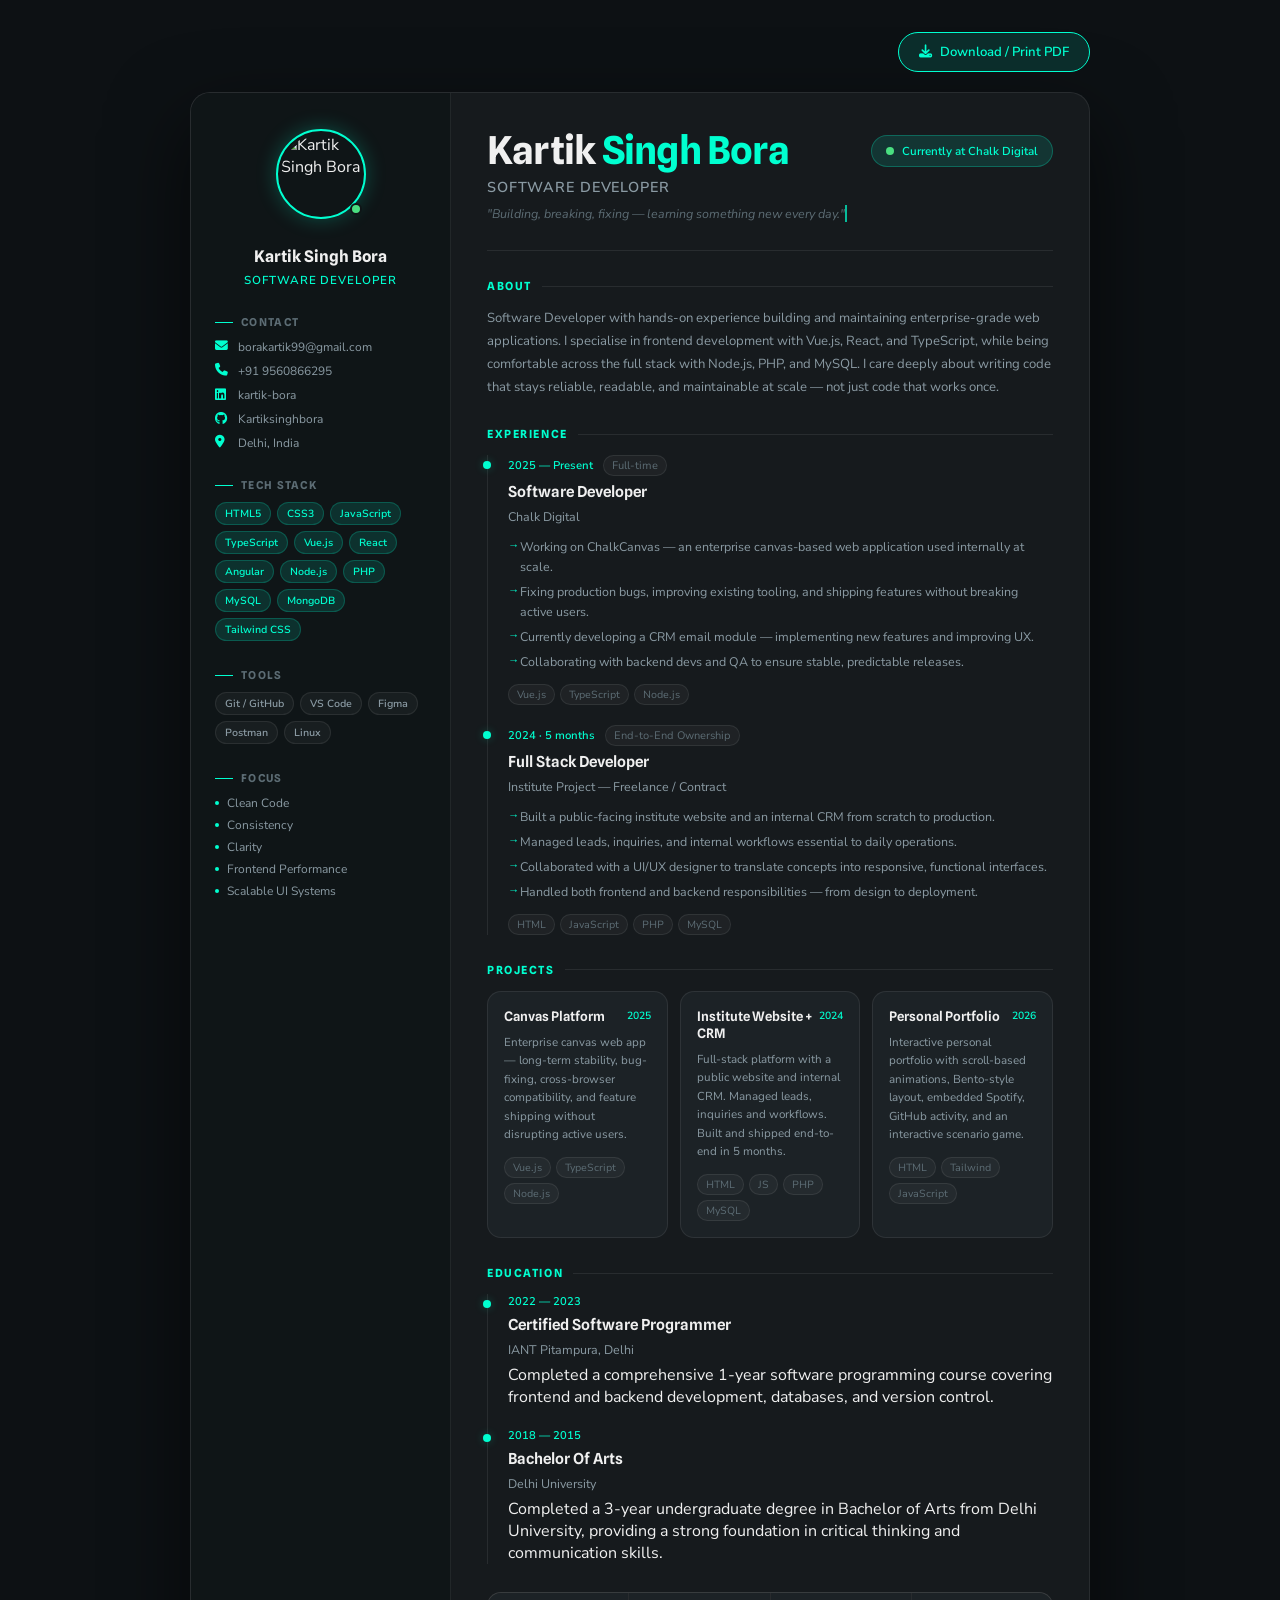
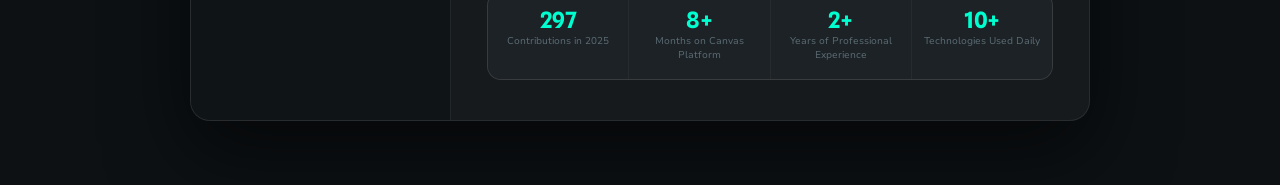
==== resume/resume.html @ 0b43c931 "add resume content" ====
<!DOCTYPE html>
<html lang="en">
<head>
  <meta charset="UTF-8" />
  <meta name="viewport" content="width=device-width, initial-scale=1.0" />
  <title>Kartik Singh Bora — Resume</title>
  <link href="https://fonts.googleapis.com/css2?family=Nunito+Sans:opsz,wght@6..12,300;6..12,400;6..12,600;6..12,700&family=Spline+Sans:wght@400;600;700&display=swap" rel="stylesheet" />
  <link rel="stylesheet" href="https://cdnjs.cloudflare.com/ajax/libs/font-awesome/6.5.1/css/all.min.css" crossorigin="anonymous" />
  <link rel="stylesheet" href="resume.css" />
</head>
<body>

  <!-- Download Button (hidden in print) -->
  <div class="download-bar no-print">
    <button id="downloadBtn" onclick="window.print()">
      <i class="fa-solid fa-download"></i> Download / Print PDF
    </button>
  </div>

  <div class="page" id="resumePage">

    <!-- LEFT SIDEBAR -->
    <aside class="sidebar">

      <!-- Photo -->
      <div class="photo-wrap">
        <div class="photo-ring">
          <!-- Replace src with your actual photo -->
          <img src="https://ui-avatars.com/api/?name=Kartik+Singh+Bora&background=22333b&color=00ffd0&size=200&font-size=0.35&bold=true" alt="Kartik Singh Bora" class="photo" />
        </div>
        <div class="online-dot"></div>
      </div>

      <!-- Name (sidebar mobile) -->
      <div class="sidebar-name">
        <h1>Kartik Singh Bora</h1>
        <p class="role-tag">Software Developer</p>
      </div>

      <!-- Contact -->
      <div class="section-block">
        <h2 class="section-label"><span class="label-line"></span>Contact</h2>
        <ul class="contact-list">
          <li>
            <i class="fa-solid fa-envelope"></i>
            <a href="mailto:borakartik99@gmail.com">borakartik99@gmail.com</a>
          </li>
          <li>
            <i class="fa-solid fa-phone"></i>
            <a href="tel:+9560866295">+91 9560866295</a>
          </li>
          <li>
            <i class="fa-brands fa-linkedin"></i>
            <a href="https://www.linkedin.com/in/kartik-bora-8aa7b9297/" target="_blank">kartik-bora</a>
          </li>
          <li>
            <i class="fa-brands fa-github"></i>
            <a href="https://github.com/Kartiksinghbora" target="_blank">Kartiksinghbora</a>
          </li>
          <li>
            <i class="fa-solid fa-location-dot"></i>
            <span>Delhi, India</span>
          </li>
        </ul>
      </div>

      <!-- Skills -->
      <div class="section-block">
        <h2 class="section-label"><span class="label-line"></span>Tech Stack</h2>
        <div class="skills-grid">
          <span class="skill-tag">HTML5</span>
          <span class="skill-tag">CSS3</span>
          <span class="skill-tag">JavaScript</span>
          <span class="skill-tag">TypeScript</span>
          <span class="skill-tag">Vue.js</span>
          <span class="skill-tag">React</span>
          <span class="skill-tag">Angular</span>
          <span class="skill-tag">Node.js</span>
          <span class="skill-tag">PHP</span>
          <span class="skill-tag">MySQL</span>
          <span class="skill-tag">MongoDB</span>
          <span class="skill-tag">Tailwind CSS</span>
        </div>
      </div>

      <!-- Tools -->
      <div class="section-block">
        <h2 class="section-label"><span class="label-line"></span>Tools</h2>
        <div class="skills-grid">
          <span class="skill-tag soft">Git / GitHub</span>
          <span class="skill-tag soft">VS Code</span>
          <span class="skill-tag soft">Figma</span>
          <span class="skill-tag soft">Postman</span>
          <span class="skill-tag soft">Linux</span>
        </div>
      </div>

      <!-- Values -->
      <div class="section-block">
        <h2 class="section-label"><span class="label-line"></span>Focus</h2>
        <ul class="values-list">
          <li>Clean Code</li>
          <li>Consistency</li>
          <li>Clarity</li>
          <li>Frontend Performance</li>
          <li>Scalable UI Systems</li>
        </ul>
      </div>

    </aside>

    <!-- MAIN CONTENT -->
    <main class="main-content">

      <!-- Header (desktop) -->
      <header class="resume-header">
        <div class="header-text">
          <h1 class="name-big">Kartik <span class="accent">Singh Bora</span></h1>
          <p class="title-line">Software Developer</p>
          <p class="tagline">"Building, breaking, fixing — learning something new every day."</p>
        </div>
        <div class="status-pill">
          <span class="pulse-dot"></span>
          Currently at Chalk Digital
        </div>
      </header>

      <div class="divider"></div>

      <!-- Summary -->
      <section class="content-section">
        <h2 class="content-label">About</h2>
        <p class="body-text">
          Software Developer with hands-on experience building and maintaining enterprise-grade
          web applications. I specialise in frontend development with Vue.js, React, and TypeScript,
          while being comfortable across the full stack with Node.js, PHP, and MySQL.
          I care deeply about writing code that stays reliable, readable, and maintainable at scale —
          not just code that works once.
        </p>
      </section>

      <!-- Experience -->
      <section class="content-section">
        <h2 class="content-label">Experience</h2>

        <div class="timeline">

          <div class="timeline-item" data-index="1">
            <div class="tl-meta">
              <span class="tl-date">2025 — Present</span>
              <span class="tl-type">Full-time</span>
            </div>
            <div class="tl-body">
              <h3 class="tl-title">Software Developer</h3>
              <p class="tl-company">Chalk Digital</p>
              <ul class="tl-points">
                <li>Working on ChalkCanvas — an enterprise canvas-based web application used internally at scale.</li>
                <li>Fixing production bugs, improving existing tooling, and shipping features without breaking active users.</li>
                <li>Currently developing a CRM email module — implementing new features and improving UX.</li>
                <li>Collaborating with backend devs and QA to ensure stable, predictable releases.</li>
              </ul>
              <div class="tl-tags">
                <span>Vue.js</span><span>TypeScript</span><span>Node.js</span>
              </div>
            </div>
          </div>

          <div class="timeline-item" data-index="2">
            <div class="tl-meta">
              <span class="tl-date">2024 · 5 months</span>
              <span class="tl-type">End-to-End Ownership</span>
            </div>
            <div class="tl-body">
              <h3 class="tl-title">Full Stack Developer</h3>
              <p class="tl-company">Institute Project — Freelance / Contract</p>
              <ul class="tl-points">
                <li>Built a public-facing institute website and an internal CRM from scratch to production.</li>
                <li>Managed leads, inquiries, and internal workflows essential to daily operations.</li>
                <li>Collaborated with a UI/UX designer to translate concepts into responsive, functional interfaces.</li>
                <li>Handled both frontend and backend responsibilities — from design to deployment.</li>
              </ul>
              <div class="tl-tags">
                <span>HTML</span><span>JavaScript</span><span>PHP</span><span>MySQL</span>
              </div>
            </div>
          </div>

        </div>
      </section>

      <!-- Projects -->
      <section class="content-section">
        <h2 class="content-label">Projects</h2>

        <div class="project-grid">
          <div class="project-card">
            <div class="project-top">
              <span class="project-name">Canvas Platform</span>
              <span class="project-year">2025</span>
            </div>
            <p class="project-desc">Enterprise canvas web app — long-term stability, bug-fixing, cross-browser compatibility, and feature shipping without disrupting active users.</p>
            <div class="tl-tags">
              <span>Vue.js</span><span>TypeScript</span><span>Node.js</span>
            </div>
          </div>

          <div class="project-card">
            <div class="project-top">
              <span class="project-name">Institute Website + CRM</span>
              <span class="project-year">2024</span>
            </div>
            <p class="project-desc">Full-stack platform with a public website and internal CRM. Managed leads, inquiries and workflows. Built and shipped end-to-end in 5 months.</p>
            <div class="tl-tags">
              <span>HTML</span><span>JS</span><span>PHP</span><span>MySQL</span>
            </div>
          </div>

          <div class="project-card">
            <div class="project-top">
              <span class="project-name">Personal Portfolio</span>
              <span class="project-year">2026</span>
            </div>
            <p class="project-desc">Interactive personal portfolio with scroll-based animations, Bento-style layout, embedded Spotify, GitHub activity, and an interactive scenario game.</p>
            <div class="tl-tags">
              <span>HTML</span><span>Tailwind</span><span>JavaScript</span>
            </div>
          </div>
        </div>
      </section>

      <!-- Education -->
      <section class="content-section">
        <h2 class="content-label">Education</h2>
        <div class="timeline">
          <div class="timeline-item" data-index="1">
            <div class="tl-meta">
              <span class="tl-date">2022 — 2023</span>
            </div>
            <div class="tl-body">
              <h3 class="tl-title">Certified Software Programmer</h3>
              <p class="tl-company">IANT Pitampura, Delhi</p>
              <p class="tl-desc">Completed a comprehensive 1-year software programming course covering frontend and backend development, databases, and version control.</p>
            </div>
          </div>

          <div class="timeline-item" data-index="1">
            <div class="tl-meta">
              <span class="tl-date">2018 — 2015</span>
            </div>
            <div class="tl-body">
              <h3 class="tl-title">Bachelor Of Arts</h3>
              <p class="tl-company">Delhi University</p>
              <p class="tl-desc">Completed a 3-year undergraduate degree in Bachelor of Arts from Delhi University, providing a strong foundation in critical thinking and communication skills.</p>
            </div>
          </div>
        </div>
      </section>

      <!-- GitHub Stats footer strip -->
      <div class="stats-strip">
        <div class="stat-item">
          <span class="stat-num">371</span>
          <span class="stat-label">Contributions in 2025</span>
        </div>
        <div class="stat-item">
          <span class="stat-num">8+</span>
          <span class="stat-label">Months on Canvas Platform</span>
        </div>
        <div class="stat-item">
          <span class="stat-num">2+</span>
          <span class="stat-label">Years of Professional Experience</span>
        </div>
        <div class="stat-item">
          <span class="stat-num">10+</span>
          <span class="stat-label">Technologies Used Daily</span>
        </div>
      </div>

    </main>

  </div><!-- /page -->

  <script src="resume.js"></script>
</body>
</html>
---- resume/resume.css ----
/* ==============================
   RESUME.CSS — Kartik Singh Bora
   Matches: #161a1d bg, #00ffd0 accent
   Fonts: Spline Sans + Nunito Sans
   ============================== */

:root {
  --bg:          #161a1d;
  --bg-card:     #1c2226;
  --bg-sidebar:  #0f1517;
  --border:      rgba(255, 255, 255, 0.08);
  --accent:      #00ffd0;
  --accent-dim:  rgba(0, 255, 208, 0.12);
  --accent-glow: rgba(0, 255, 208, 0.25);
  --text-primary:#f0f0f0;
  --text-muted:  #8a9aa3;
  --text-dim:    #5c6c74;
  --font-display:"Spline Sans", sans-serif;
  --font-body:   "Nunito Sans", sans-serif;
  --page-w:      900px;
  --sidebar-w:   260px;
}

*, *::before, *::after { box-sizing: border-box; margin: 0; padding: 0; }

body {
  background: #0d1114;
  font-family: var(--font-body);
  color: var(--text-primary);
  min-height: 100vh;
  padding: 32px 16px 64px;
}

/* ---- Download bar ---- */
.download-bar {
  max-width: var(--page-w);
  margin: 0 auto 20px;
  display: flex;
  justify-content: flex-end;
}

.download-bar button {
  background: var(--accent-dim);
  border: 1px solid var(--accent);
  color: var(--accent);
  font-family: var(--font-body);
  font-size: 0.82rem;
  font-weight: 600;
  padding: 10px 20px;
  border-radius: 50px;
  cursor: pointer;
  display: flex;
  align-items: center;
  gap: 8px;
  transition: background 0.2s, box-shadow 0.2s;
}

.download-bar button:hover {
  background: rgba(0,255,208,0.2);
  box-shadow: 0 0 18px var(--accent-glow);
}

/* ---- Page layout ---- */
.page {
  max-width: var(--page-w);
  margin: 0 auto;
  background: var(--bg);
  border-radius: 20px;
  border: 1px solid var(--border);
  display: grid;
  grid-template-columns: var(--sidebar-w) 1fr;
  min-height: 1050px;
  overflow: hidden;
  box-shadow: 0 30px 80px rgba(0,0,0,0.6);
}

/* ============ SIDEBAR ============ */
.sidebar {
  background: var(--bg-sidebar);
  border-right: 1px solid var(--border);
  padding: 36px 24px;
  display: flex;
  flex-direction: column;
  gap: 28px;
}

/* Photo */
.photo-wrap {
  position: relative;
  width: 90px;
  height: 90px;
  margin: 0 auto;
}

.photo-ring {
  width: 90px;
  height: 90px;
  border-radius: 50%;
  border: 2px solid var(--accent);
  padding: 3px;
  box-shadow: 0 0 20px var(--accent-glow);
}

.photo {
  width: 100%;
  height: 100%;
  border-radius: 50%;
  object-fit: cover;
  display: block;
}

.online-dot {
  position: absolute;
  bottom: 4px;
  right: 4px;
  width: 12px;
  height: 12px;
  background: #4ade80;
  border-radius: 50%;
  border: 2px solid var(--bg-sidebar);
  animation: pulse-dot 2s ease-in-out infinite;
}

@keyframes pulse-dot {
  0%, 100% { box-shadow: 0 0 0 0 rgba(74,222,128,0.5); }
  50%       { box-shadow: 0 0 0 5px rgba(74,222,128,0); }
}

/* Sidebar name */
.sidebar-name {
  text-align: center;
}

.sidebar-name h1 {
  font-family: var(--font-display);
  font-size: 1rem;
  font-weight: 700;
  color: var(--text-primary);
  line-height: 1.3;
}

.role-tag {
  font-size: 0.72rem;
  color: var(--accent);
  margin-top: 4px;
  letter-spacing: 0.08em;
  text-transform: uppercase;
  font-weight: 600;
}

/* Section blocks */
.section-block {
  display: flex;
  flex-direction: column;
  gap: 10px;
}

.section-label {
  font-family: var(--font-display);
  font-size: 0.68rem;
  font-weight: 700;
  letter-spacing: 0.12em;
  text-transform: uppercase;
  color: var(--text-dim);
  display: flex;
  align-items: center;
  gap: 8px;
}

.label-line {
  display: inline-block;
  width: 18px;
  height: 1px;
  background: var(--accent);
  flex-shrink: 0;
}

/* Contact list */
.contact-list {
  list-style: none;
  display: flex;
  flex-direction: column;
  gap: 8px;
}

.contact-list li {
  display: flex;
  align-items: center;
  gap: 9px;
  font-size: 0.75rem;
  color: var(--text-muted);
  word-break: break-all;
}

.contact-list li i {
  color: var(--accent) !important;
  font-size: 0.8rem;
  width: 14px;
  flex-shrink: 0;
}

.contact-list a {
  color: var(--text-muted);
  text-decoration: none;
  transition: color 0.2s;
}

.contact-list a:hover { color: var(--accent); }

/* Skills grid */
.skills-grid {
  display: flex;
  flex-wrap: wrap;
  gap: 6px;
}

.skill-tag {
  background: var(--accent-dim);
  border: 1px solid rgba(0,255,208,0.2);
  color: var(--accent);
  font-size: 0.65rem;
  font-weight: 600;
  padding: 3px 9px;
  border-radius: 50px;
  font-family: var(--font-body);
  transition: background 0.2s, box-shadow 0.2s;
}

.skill-tag.soft {
  background: rgba(255,255,255,0.04);
  border-color: var(--border);
  color: var(--text-muted);
}

.skill-tag:hover {
  background: rgba(0,255,208,0.2);
  box-shadow: 0 0 10px var(--accent-glow);
}

/* Values list */
.values-list {
  list-style: none;
  display: flex;
  flex-direction: column;
  gap: 6px;
}

.values-list li {
  font-size: 0.75rem;
  color: var(--text-muted);
  display: flex;
  align-items: center;
  gap: 8px;
}

.values-list li::before {
  content: '';
  display: inline-block;
  width: 4px;
  height: 4px;
  background: var(--accent);
  border-radius: 50%;
  flex-shrink: 0;
}

/* ============ MAIN CONTENT ============ */
.main-content {
  padding: 36px 36px 40px;
  display: flex;
  flex-direction: column;
  gap: 28px;
}

/* Header */
.resume-header {
  display: flex;
  justify-content: space-between;
  align-items: flex-start;
  gap: 16px;
  flex-wrap: wrap;
}

.name-big {
  font-family: var(--font-display);
  font-size: 2.4rem;
  font-weight: 700;
  line-height: 1.1;
  color: var(--text-primary);
  letter-spacing: -0.02em;
}

.name-big .accent {
  color: var(--accent);
}

.title-line {
  font-size: 0.9rem;
  color: var(--text-muted);
  margin-top: 6px;
  font-weight: 600;
  letter-spacing: 0.06em;
  text-transform: uppercase;
}

.tagline {
  font-size: 0.78rem;
  color: var(--text-dim);
  margin-top: 8px;
  font-style: italic;
}

.status-pill {
  display: inline-flex;
  align-items: center;
  gap: 8px;
  background: var(--accent-dim);
  border: 1px solid rgba(0,255,208,0.25);
  border-radius: 50px;
  padding: 7px 14px;
  font-size: 0.72rem;
  color: var(--accent);
  font-weight: 600;
  white-space: nowrap;
  flex-shrink: 0;
  margin-top: 6px;
}

.pulse-dot {
  width: 8px;
  height: 8px;
  background: #4ade80;
  border-radius: 50%;
  display: inline-block;
  animation: pulse-dot 2s ease-in-out infinite;
}

/* Divider */
.divider {
  height: 1px;
  background: var(--border);
  width: 100%;
}

/* Content sections */
.content-section {
  display: flex;
  flex-direction: column;
  gap: 14px;
}

.content-label {
  font-family: var(--font-display);
  font-size: 0.7rem;
  font-weight: 700;
  letter-spacing: 0.14em;
  text-transform: uppercase;
  color: var(--accent);
  display: flex;
  align-items: center;
  gap: 10px;
}

.content-label::after {
  content: '';
  flex: 1;
  height: 1px;
  background: var(--border);
}

.body-text {
  font-size: 0.82rem;
  color: var(--text-muted);
  line-height: 1.75;
  font-family: var(--font-body);
}

/* Timeline */
.timeline {
  display: flex;
  flex-direction: column;
  gap: 20px;
  position: relative;
  border-left: 1px solid var(--border);
  padding-left: 20px;
}

.timeline-item {
  position: relative;
  display: flex;
  flex-direction: column;
  gap: 6px;
  opacity: 0;
  transform: translateX(-10px);
  transition: opacity 0.5s ease, transform 0.5s ease;
}

.timeline-item.visible {
  opacity: 1;
  transform: translateX(0);
}

.timeline-item::before {
  content: '';
  position: absolute;
  left: -25px;
  top: 6px;
  width: 8px;
  height: 8px;
  background: var(--accent);
  border-radius: 50%;
  box-shadow: 0 0 8px var(--accent-glow);
}

.tl-meta {
  display: flex;
  align-items: center;
  gap: 10px;
  flex-wrap: wrap;
}

.tl-date {
  font-size: 0.7rem;
  color: var(--accent);
  font-weight: 600;
  font-family: var(--font-body);
}

.tl-type {
  font-size: 0.68rem;
  color: var(--text-dim);
  background: rgba(255,255,255,0.04);
  border: 1px solid var(--border);
  padding: 2px 8px;
  border-radius: 50px;
}

.tl-title {
  font-family: var(--font-display);
  font-size: 0.95rem;
  font-weight: 600;
  color: var(--text-primary);
}

.tl-company {
  font-size: 0.78rem;
  color: var(--text-muted);
  margin-top: 1px;
}

.tl-body {
  display: flex;
  flex-direction: column;
  gap: 6px;
}

.tl-points {
  list-style: none;
  display: flex;
  flex-direction: column;
  gap: 5px;
  margin-top: 6px;
}

.tl-points li {
  font-size: 0.78rem;
  color: var(--text-muted);
  line-height: 1.6;
  padding-left: 12px;
  position: relative;
}

.tl-points li::before {
  content: '→';
  position: absolute;
  left: 0;
  color: var(--accent);
  font-size: 0.7rem;
}

.tl-tags {
  display: flex;
  flex-wrap: wrap;
  gap: 5px;
  margin-top: 6px;
}

.tl-tags span {
  font-size: 0.65rem;
  color: var(--text-dim);
  background: rgba(255,255,255,0.04);
  border: 1px solid var(--border);
  padding: 2px 8px;
  border-radius: 50px;
  font-family: var(--font-body);
}

/* Projects */
.project-grid {
  display: grid;
  grid-template-columns: repeat(3, 1fr);
  gap: 12px;
}

.project-card {
  background: var(--bg-card);
  border: 1px solid var(--border);
  border-radius: 14px;
  padding: 16px;
  display: flex;
  flex-direction: column;
  gap: 8px;
  transition: border-color 0.2s, box-shadow 0.2s, transform 0.2s;
  opacity: 0;
  transform: translateY(12px);
  transition: opacity 0.5s ease, transform 0.5s ease, border-color 0.2s, box-shadow 0.2s;
}

.project-card.visible {
  opacity: 1;
  transform: translateY(0);
}

.project-card:hover {
  border-color: rgba(0,255,208,0.3);
  box-shadow: 0 8px 24px rgba(0,255,208,0.07);
}

.project-top {
  display: flex;
  justify-content: space-between;
  align-items: flex-start;
}

.project-name {
  font-family: var(--font-display);
  font-size: 0.82rem;
  font-weight: 600;
  color: var(--text-primary);
  line-height: 1.3;
}

.project-year {
  font-size: 0.65rem;
  color: var(--accent);
  font-weight: 600;
  flex-shrink: 0;
  margin-left: 6px;
}

.project-desc {
  font-size: 0.72rem;
  color: var(--text-muted);
  line-height: 1.6;
}

/* Stats strip */
.stats-strip {
  display: grid;
  grid-template-columns: repeat(4, 1fr);
  gap: 1px;
  background: var(--border);
  border: 1px solid var(--border);
  border-radius: 14px;
  overflow: hidden;
  margin-top: auto;
}

.stat-item {
  background: var(--bg-card);
  padding: 16px 12px;
  text-align: center;
  display: flex;
  flex-direction: column;
  gap: 3px;
  transition: background 0.2s;
}

.stat-item:hover { background: rgba(0,255,208,0.04); }

.stat-num {
  font-family: var(--font-display);
  font-size: 1.4rem;
  font-weight: 700;
  color: var(--accent);
  line-height: 1;
}

.stat-label {
  font-size: 0.62rem;
  color: var(--text-dim);
  line-height: 1.4;
}

/* ============ PRINT ============ */
@media print {
  body {
    background: #fff !important;
    padding: 0 !important;
    color: #111 !important;
  }

  .no-print { display: none !important; }

  .page {
    max-width: 100%;
    border-radius: 0;
    border: none;
    box-shadow: none;
    grid-template-columns: 220px 1fr;
    min-height: auto;
  }

  :root {
    --bg: #fff;
    --bg-card: #f6f6f6;
    --bg-sidebar: #f0f0f0;
    --border: #e0e0e0;
    --accent: #007a6a;
    --accent-dim: #e6f7f5;
    --accent-glow: transparent;
    --text-primary: #111;
    --text-muted: #444;
    --text-dim: #777;
  }

  .download-bar { display: none; }
  
  .timeline-item,
  .project-card { opacity: 1 !important; transform: none !important; }

  a { color: var(--text-muted); text-decoration: none; }
}

/* ============ RESPONSIVE ============ */
@media (max-width: 700px) {
  .page {
    grid-template-columns: 1fr;
  }

  .sidebar {
    border-right: none;
    border-bottom: 1px solid var(--border);
    padding: 28px 20px;
  }

  .project-grid {
    grid-template-columns: 1fr;
  }

  .stats-strip {
    grid-template-columns: repeat(2, 1fr);
  }

  .name-big {
    font-size: 1.8rem;
  }
}
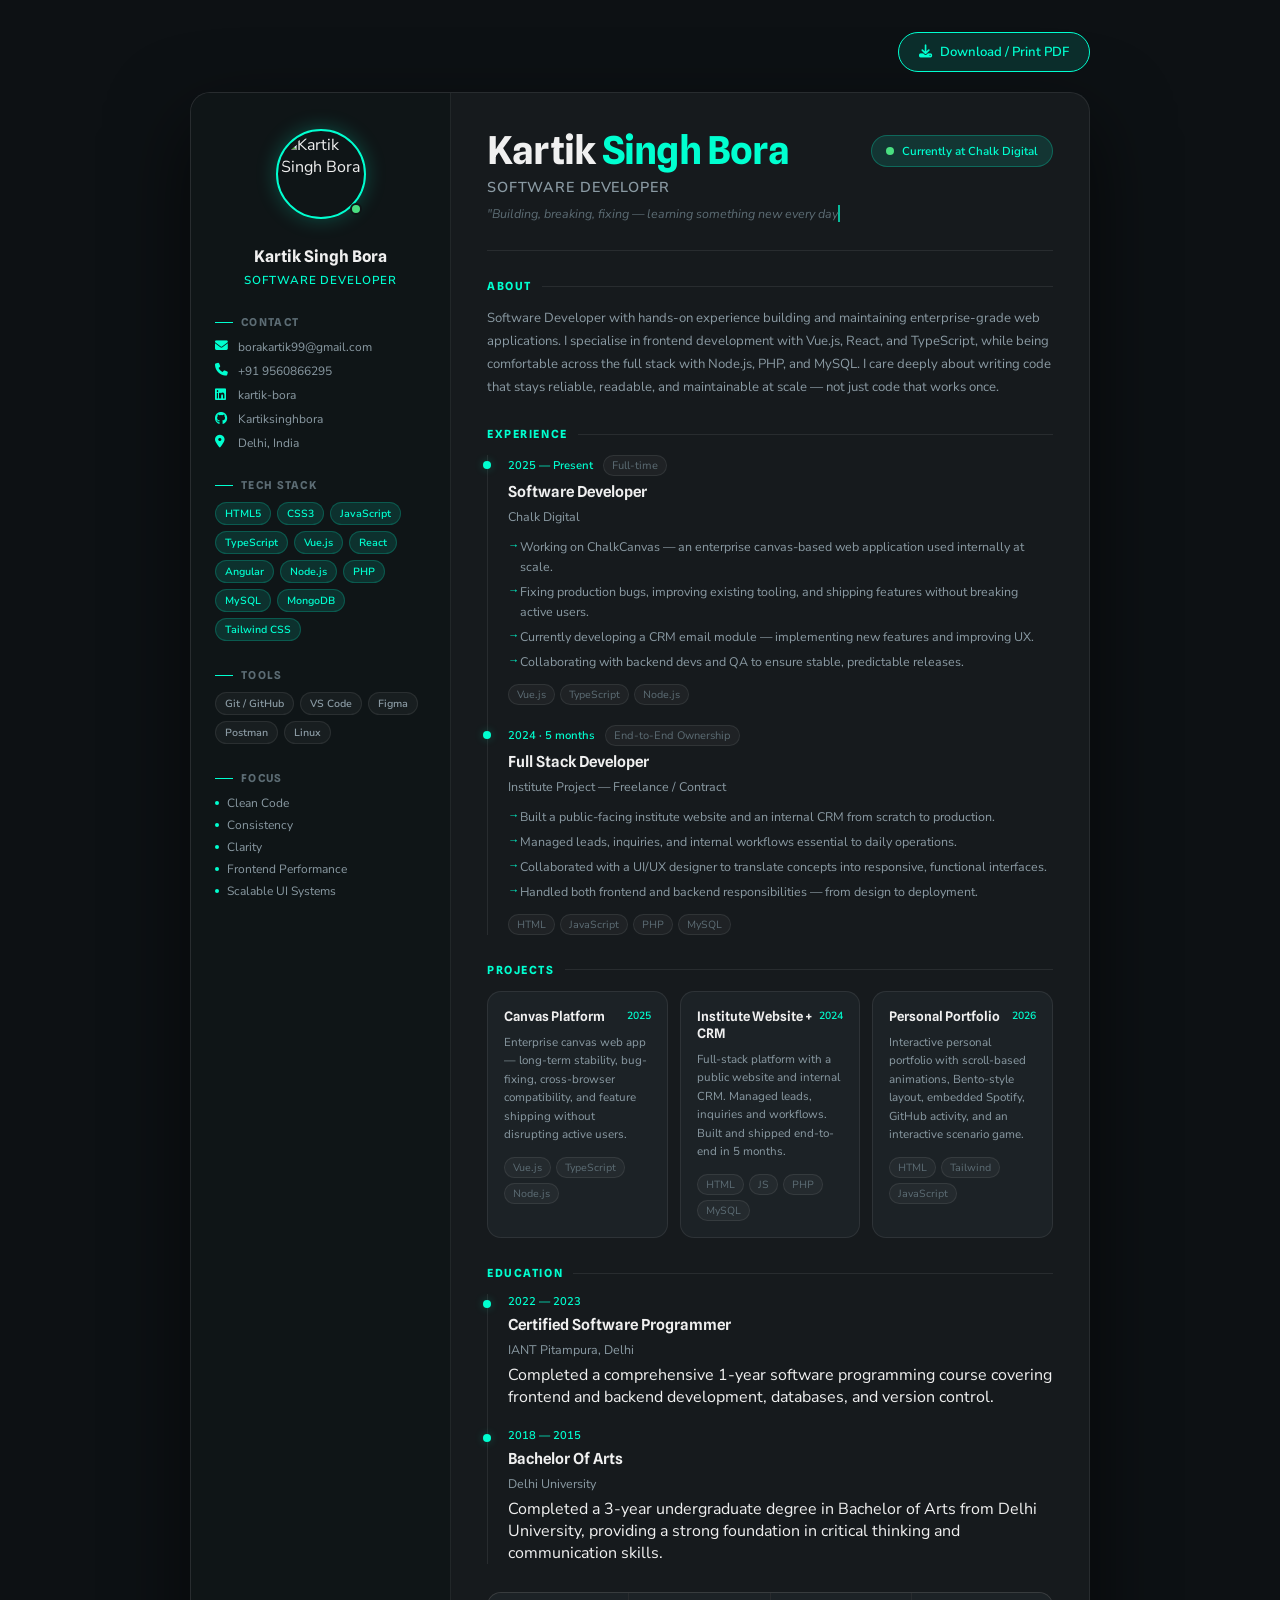
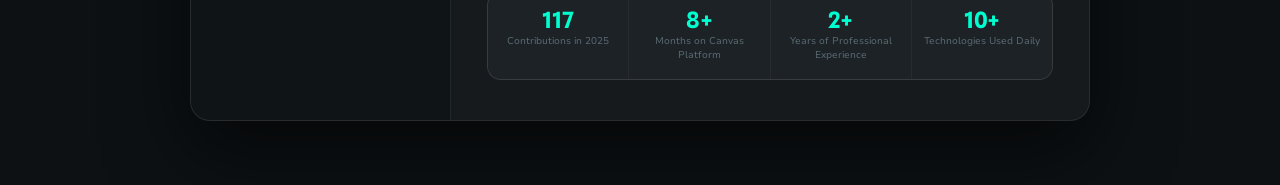
==== commit 330d64ec: "Fix HTML formatting and structure in resume.html" ====
--- a/resume/resume.html
+++ b/resume/resume.html
@@ -1,285 +1 @@
-<!DOCTYPE html>
-<html lang="en">
-<head>
-  <meta charset="UTF-8" />
-  <meta name="viewport" content="width=device-width, initial-scale=1.0" />
-  <title>Kartik Singh Bora — Resume</title>
-  <link href="https://fonts.googleapis.com/css2?family=Nunito+Sans:opsz,wght@6..12,300;6..12,400;6..12,600;6..12,700&family=Spline+Sans:wght@400;600;700&display=swap" rel="stylesheet" />
-  <link rel="stylesheet" href="https://cdnjs.cloudflare.com/ajax/libs/font-awesome/6.5.1/css/all.min.css" crossorigin="anonymous" />
-  <link rel="stylesheet" href="resume.css" />
-</head>
-<body>
-
-  <!-- Download Button (hidden in print) -->
-  <div class="download-bar no-print">
-    <button id="downloadBtn" onclick="window.print()">
-      <i class="fa-solid fa-download"></i> Download / Print PDF
-    </button>
-  </div>
-
-  <div class="page" id="resumePage">
-
-    <!-- LEFT SIDEBAR -->
-    <aside class="sidebar">
-
-      <!-- Photo -->
-      <div class="photo-wrap">
-        <div class="photo-ring">
-          <!-- Replace src with your actual photo -->
-          <img src="https://ui-avatars.com/api/?name=Kartik+Singh+Bora&background=22333b&color=00ffd0&size=200&font-size=0.35&bold=true" alt="Kartik Singh Bora" class="photo" />
-        </div>
-        <div class="online-dot"></div>
-      </div>
-
-      <!-- Name (sidebar mobile) -->
-      <div class="sidebar-name">
-        <h1>Kartik Singh Bora</h1>
-        <p class="role-tag">Software Developer</p>
-      </div>
-
-      <!-- Contact -->
-      <div class="section-block">
-        <h2 class="section-label"><span class="label-line"></span>Contact</h2>
-        <ul class="contact-list">
-          <li>
-            <i class="fa-solid fa-envelope"></i>
-            <a href="mailto:borakartik99@gmail.com">borakartik99@gmail.com</a>
-          </li>
-          <li>
-            <i class="fa-solid fa-phone"></i>
-            <a href="tel:+9560866295">+91 9560866295</a>
-          </li>
-          <li>
-            <i class="fa-brands fa-linkedin"></i>
-            <a href="https://www.linkedin.com/in/kartik-bora-8aa7b9297/" target="_blank">kartik-bora</a>
-          </li>
-          <li>
-            <i class="fa-brands fa-github"></i>
-            <a href="https://github.com/Kartiksinghbora" target="_blank">Kartiksinghbora</a>
-          </li>
-          <li>
-            <i class="fa-solid fa-location-dot"></i>
-            <span>Delhi, India</span>
-          </li>
-        </ul>
-      </div>
-
-      <!-- Skills -->
-      <div class="section-block">
-        <h2 class="section-label"><span class="label-line"></span>Tech Stack</h2>
-        <div class="skills-grid">
-          <span class="skill-tag">HTML5</span>
-          <span class="skill-tag">CSS3</span>
-          <span class="skill-tag">JavaScript</span>
-          <span class="skill-tag">TypeScript</span>
-          <span class="skill-tag">Vue.js</span>
-          <span class="skill-tag">React</span>
-          <span class="skill-tag">Angular</span>
-          <span class="skill-tag">Node.js</span>
-          <span class="skill-tag">PHP</span>
-          <span class="skill-tag">MySQL</span>
-          <span class="skill-tag">MongoDB</span>
-          <span class="skill-tag">Tailwind CSS</span>
-        </div>
-      </div>
-
-      <!-- Tools -->
-      <div class="section-block">
-        <h2 class="section-label"><span class="label-line"></span>Tools</h2>
-        <div class="skills-grid">
-          <span class="skill-tag soft">Git / GitHub</span>
-          <span class="skill-tag soft">VS Code</span>
-          <span class="skill-tag soft">Figma</span>
-          <span class="skill-tag soft">Postman</span>
-          <span class="skill-tag soft">Linux</span>
-        </div>
-      </div>
-
-      <!-- Values -->
-      <div class="section-block">
-        <h2 class="section-label"><span class="label-line"></span>Focus</h2>
-        <ul class="values-list">
-          <li>Clean Code</li>
-          <li>Consistency</li>
-          <li>Clarity</li>
-          <li>Frontend Performance</li>
-          <li>Scalable UI Systems</li>
-        </ul>
-      </div>
-
-    </aside>
-
-    <!-- MAIN CONTENT -->
-    <main class="main-content">
-
-      <!-- Header (desktop) -->
-      <header class="resume-header">
-        <div class="header-text">
-          <h1 class="name-big">Kartik <span class="accent">Singh Bora</span></h1>
-          <p class="title-line">Software Developer</p>
-          <p class="tagline">"Building, breaking, fixing — learning something new every day."</p>
-        </div>
-        <div class="status-pill">
-          <span class="pulse-dot"></span>
-          Currently at Chalk Digital
-        </div>
-      </header>
-
-      <div class="divider"></div>
-
-      <!-- Summary -->
-      <section class="content-section">
-        <h2 class="content-label">About</h2>
-        <p class="body-text">
-          Software Developer with hands-on experience building and maintaining enterprise-grade
-          web applications. I specialise in frontend development with Vue.js, React, and TypeScript,
-          while being comfortable across the full stack with Node.js, PHP, and MySQL.
-          I care deeply about writing code that stays reliable, readable, and maintainable at scale —
-          not just code that works once.
-        </p>
-      </section>
-
-      <!-- Experience -->
-      <section class="content-section">
-        <h2 class="content-label">Experience</h2>
-
-        <div class="timeline">
-
-          <div class="timeline-item" data-index="1">
-            <div class="tl-meta">
-              <span class="tl-date">2025 — Present</span>
-              <span class="tl-type">Full-time</span>
-            </div>
-            <div class="tl-body">
-              <h3 class="tl-title">Software Developer</h3>
-              <p class="tl-company">Chalk Digital</p>
-              <ul class="tl-points">
-                <li>Working on ChalkCanvas — an enterprise canvas-based web application used internally at scale.</li>
-                <li>Fixing production bugs, improving existing tooling, and shipping features without breaking active users.</li>
-                <li>Currently developing a CRM email module — implementing new features and improving UX.</li>
-                <li>Collaborating with backend devs and QA to ensure stable, predictable releases.</li>
-              </ul>
-              <div class="tl-tags">
-                <span>Vue.js</span><span>TypeScript</span><span>Node.js</span>
-              </div>
-            </div>
-          </div>
-
-          <div class="timeline-item" data-index="2">
-            <div class="tl-meta">
-              <span class="tl-date">2024 · 5 months</span>
-              <span class="tl-type">End-to-End Ownership</span>
-            </div>
-            <div class="tl-body">
-              <h3 class="tl-title">Full Stack Developer</h3>
-              <p class="tl-company">Institute Project — Freelance / Contract</p>
-              <ul class="tl-points">
-                <li>Built a public-facing institute website and an internal CRM from scratch to production.</li>
-                <li>Managed leads, inquiries, and internal workflows essential to daily operations.</li>
-                <li>Collaborated with a UI/UX designer to translate concepts into responsive, functional interfaces.</li>
-                <li>Handled both frontend and backend responsibilities — from design to deployment.</li>
-              </ul>
-              <div class="tl-tags">
-                <span>HTML</span><span>JavaScript</span><span>PHP</span><span>MySQL</span>
-              </div>
-            </div>
-          </div>
-
-        </div>
-      </section>
-
-      <!-- Projects -->
-      <section class="content-section">
-        <h2 class="content-label">Projects</h2>
-
-        <div class="project-grid">
-          <div class="project-card">
-            <div class="project-top">
-              <span class="project-name">Canvas Platform</span>
-              <span class="project-year">2025</span>
-            </div>
-            <p class="project-desc">Enterprise canvas web app — long-term stability, bug-fixing, cross-browser compatibility, and feature shipping without disrupting active users.</p>
-            <div class="tl-tags">
-              <span>Vue.js</span><span>TypeScript</span><span>Node.js</span>
-            </div>
-          </div>
-
-          <div class="project-card">
-            <div class="project-top">
-              <span class="project-name">Institute Website + CRM</span>
-              <span class="project-year">2024</span>
-            </div>
-            <p class="project-desc">Full-stack platform with a public website and internal CRM. Managed leads, inquiries and workflows. Built and shipped end-to-end in 5 months.</p>
-            <div class="tl-tags">
-              <span>HTML</span><span>JS</span><span>PHP</span><span>MySQL</span>
-            </div>
-          </div>
-
-          <div class="project-card">
-            <div class="project-top">
-              <span class="project-name">Personal Portfolio</span>
-              <span class="project-year">2026</span>
-            </div>
-            <p class="project-desc">Interactive personal portfolio with scroll-based animations, Bento-style layout, embedded Spotify, GitHub activity, and an interactive scenario game.</p>
-            <div class="tl-tags">
-              <span>HTML</span><span>Tailwind</span><span>JavaScript</span>
-            </div>
-          </div>
-        </div>
-      </section>
-
-      <!-- Education -->
-      <section class="content-section">
-        <h2 class="content-label">Education</h2>
-        <div class="timeline">
-          <div class="timeline-item" data-index="1">
-            <div class="tl-meta">
-              <span class="tl-date">2022 — 2023</span>
-            </div>
-            <div class="tl-body">
-              <h3 class="tl-title">Certified Software Programmer</h3>
-              <p class="tl-company">IANT Pitampura, Delhi</p>
-              <p class="tl-desc">Completed a comprehensive 1-year software programming course covering frontend and backend development, databases, and version control.</p>
-            </div>
-          </div>
-
-          <div class="timeline-item" data-index="1">
-            <div class="tl-meta">
-              <span class="tl-date">2018 — 2015</span>
-            </div>
-            <div class="tl-body">
-              <h3 class="tl-title">Bachelor Of Arts</h3>
-              <p class="tl-company">Delhi University</p>
-              <p class="tl-desc">Completed a 3-year undergraduate degree in Bachelor of Arts from Delhi University, providing a strong foundation in critical thinking and communication skills.</p>
-            </div>
-          </div>
-        </div>
-      </section>
-
-      <!-- GitHub Stats footer strip -->
-      <div class="stats-strip">
-        <div class="stat-item">
-          <span class="stat-num">371</span>
-          <span class="stat-label">Contributions in 2025</span>
-        </div>
-        <div class="stat-item">
-          <span class="stat-num">8+</span>
-          <span class="stat-label">Months on Canvas Platform</span>
-        </div>
-        <div class="stat-item">
-          <span class="stat-num">2+</span>
-          <span class="stat-label">Years of Professional Experience</span>
-        </div>
-        <div class="stat-item">
-          <span class="stat-num">10+</span>
-          <span class="stat-label">Technologies Used Daily</span>
-        </div>
-      </div>
-
-    </main>
-
-  </div><!-- /page -->
-
-  <script src="resume.js"></script>
-</body>
-</html>+<!doctypehtml><html lang="en"><meta charset="UTF-8"><meta content="width=device-width,initial-scale=1"name="viewport"><title>Kartik Singh Bora — Resume</title><link href="https://fonts.googleapis.com/css2?family=Nunito+Sans:opsz,wght@6..12,300;6..12,400;6..12,600;6..12,700&family=Spline+Sans:wght@400;600;700&display=swap"rel="stylesheet"><link href="https://cdnjs.cloudflare.com/ajax/libs/font-awesome/6.5.1/css/all.min.css"rel="stylesheet"crossorigin="anonymous"><link href="resume.css"rel="stylesheet"><div class="download-bar no-print"><button id="downloadBtn"onclick="window.print()"><i class="fa-solid fa-download"></i> Download / Print PDF</button></div><div class="page"id="resumePage"><aside class="sidebar"><div class="photo-wrap"><div class="photo-ring"><img alt="Kartik Singh Bora"class="photo"src="https://ui-avatars.com/api/?name=Kartik+Singh+Bora&background=22333b&color=00ffd0&size=200&font-size=0.35&bold=true"></div><div class="online-dot"></div></div><div class="sidebar-name"><h1>Kartik Singh Bora</h1><p class="role-tag">Software Developer</div><div class="section-block"><h2 class="section-label"><span class="label-line"></span>Contact</h2><ul class="contact-list"><li><i class="fa-solid fa-envelope"></i> <a href="mailto:borakartik99@gmail.com">borakartik99@gmail.com</a><li><i class="fa-solid fa-phone"></i> <a href="tel:+9560866295">+91 9560866295</a><li><i class="fa-brands fa-linkedin"></i> <a href="https://www.linkedin.com/in/kartik-bora-8aa7b9297/"target="_blank">kartik-bora</a><li><i class="fa-brands fa-github"></i> <a href="https://github.com/Kartiksinghbora"target="_blank">Kartiksinghbora</a><li><i class="fa-solid fa-location-dot"></i> <span>Delhi, India</span></ul></div><div class="section-block"><h2 class="section-label"><span class="label-line"></span>Tech Stack</h2><div class="skills-grid"><span class="skill-tag">HTML5</span> <span class="skill-tag">CSS3</span> <span class="skill-tag">JavaScript</span> <span class="skill-tag">TypeScript</span> <span class="skill-tag">Vue.js</span> <span class="skill-tag">React</span> <span class="skill-tag">Angular</span> <span class="skill-tag">Node.js</span> <span class="skill-tag">PHP</span> <span class="skill-tag">MySQL</span> <span class="skill-tag">MongoDB</span> <span class="skill-tag">Tailwind CSS</span></div></div><div class="section-block"><h2 class="section-label"><span class="label-line"></span>Tools</h2><div class="skills-grid"><span class="skill-tag soft">Git / GitHub</span> <span class="skill-tag soft">VS Code</span> <span class="skill-tag soft">Figma</span> <span class="skill-tag soft">Postman</span> <span class="skill-tag soft">Linux</span></div></div><div class="section-block"><h2 class="section-label"><span class="label-line"></span>Focus</h2><ul class="values-list"><li>Clean Code<li>Consistency<li>Clarity<li>Frontend Performance<li>Scalable UI Systems</ul></div></aside><main class="main-content"><header class="resume-header"><div class="header-text"><h1 class="name-big">Kartik <span class="accent">Singh Bora</span></h1><p class="title-line">Software Developer<p class="tagline">"Building, breaking, fixing — learning something new every day."</div><div class="status-pill"><span class="pulse-dot"></span> Currently at Chalk Digital</div></header><div class="divider"></div><section class="content-section"><h2 class="content-label">About</h2><p class="body-text">Software Developer with hands-on experience building and maintaining enterprise-grade web applications. I specialise in frontend development with Vue.js, React, and TypeScript, while being comfortable across the full stack with Node.js, PHP, and MySQL. I care deeply about writing code that stays reliable, readable, and maintainable at scale — not just code that works once.</section><section class="content-section"><h2 class="content-label">Experience</h2><div class="timeline"><div class="timeline-item"data-index="1"><div class="tl-meta"><span class="tl-date">2025 — Present</span> <span class="tl-type">Full-time</span></div><div class="tl-body"><h3 class="tl-title">Software Developer</h3><p class="tl-company">Chalk Digital<ul class="tl-points"><li>Working on ChalkCanvas — an enterprise canvas-based web application used internally at scale.<li>Fixing production bugs, improving existing tooling, and shipping features without breaking active users.<li>Currently developing a CRM email module — implementing new features and improving UX.<li>Collaborating with backend devs and QA to ensure stable, predictable releases.</ul><div class="tl-tags"><span>Vue.js</span><span>TypeScript</span><span>Node.js</span></div></div></div><div class="timeline-item"data-index="2"><div class="tl-meta"><span class="tl-date">2024 · 5 months</span> <span class="tl-type">End-to-End Ownership</span></div><div class="tl-body"><h3 class="tl-title">Full Stack Developer</h3><p class="tl-company">Institute Project — Freelance / Contract<ul class="tl-points"><li>Built a public-facing institute website and an internal CRM from scratch to production.<li>Managed leads, inquiries, and internal workflows essential to daily operations.<li>Collaborated with a UI/UX designer to translate concepts into responsive, functional interfaces.<li>Handled both frontend and backend responsibilities — from design to deployment.</ul><div class="tl-tags"><span>HTML</span><span>JavaScript</span><span>PHP</span><span>MySQL</span></div></div></div></div></section><section class="content-section"><h2 class="content-label">Projects</h2><div class="project-grid"><div class="project-card"><div class="project-top"><span class="project-name">Canvas Platform</span> <span class="project-year">2025</span></div><p class="project-desc">Enterprise canvas web app — long-term stability, bug-fixing, cross-browser compatibility, and feature shipping without disrupting active users.<div class="tl-tags"><span>Vue.js</span><span>TypeScript</span><span>Node.js</span></div></div><div class="project-card"><div class="project-top"><span class="project-name">Institute Website + CRM</span> <span class="project-year">2024</span></div><p class="project-desc">Full-stack platform with a public website and internal CRM. Managed leads, inquiries and workflows. Built and shipped end-to-end in 5 months.<div class="tl-tags"><span>HTML</span><span>JS</span><span>PHP</span><span>MySQL</span></div></div><div class="project-card"><div class="project-top"><span class="project-name">Personal Portfolio</span> <span class="project-year">2026</span></div><p class="project-desc">Interactive personal portfolio with scroll-based animations, Bento-style layout, embedded Spotify, GitHub activity, and an interactive scenario game.<div class="tl-tags"><span>HTML</span><span>Tailwind</span><span>JavaScript</span></div></div></div></section><section class="content-section"><h2 class="content-label">Education</h2><div class="timeline"><div class="timeline-item"data-index="1"><div class="tl-meta"><span class="tl-date">2022 — 2023</span></div><div class="tl-body"><h3 class="tl-title">Certified Software Programmer</h3><p class="tl-company">IANT Pitampura, Delhi<p class="tl-desc">Completed a comprehensive 1-year software programming course covering frontend and backend development, databases, and version control.</div></div><div class="timeline-item"data-index="1"><div class="tl-meta"><span class="tl-date">2018 — 2015</span></div><div class="tl-body"><h3 class="tl-title">Bachelor Of Arts</h3><p class="tl-company">Delhi University<p class="tl-desc">Completed a 3-year undergraduate degree in Bachelor of Arts from Delhi University, providing a strong foundation in critical thinking and communication skills.</div></div></div></section><div class="stats-strip"><div class="stat-item"><span class="stat-num">371</span> <span class="stat-label">Contributions in 2025</span></div><div class="stat-item"><span class="stat-num">8+</span> <span class="stat-label">Months on Canvas Platform</span></div><div class="stat-item"><span class="stat-num">2+</span> <span class="stat-label">Years of Professional Experience</span></div><div class="stat-item"><span class="stat-num">10+</span> <span class="stat-label">Technologies Used Daily</span></div></div></main></div><script src="resume.js"></script>
--- a/resume/resume.css
+++ b/resume/resume.css
@@ -1,657 +1 @@
-/* ==============================
-   RESUME.CSS — Kartik Singh Bora
-   Matches: #161a1d bg, #00ffd0 accent
-   Fonts: Spline Sans + Nunito Sans
-   ============================== */
-
-:root {
-  --bg:          #161a1d;
-  --bg-card:     #1c2226;
-  --bg-sidebar:  #0f1517;
-  --border:      rgba(255, 255, 255, 0.08);
-  --accent:      #00ffd0;
-  --accent-dim:  rgba(0, 255, 208, 0.12);
-  --accent-glow: rgba(0, 255, 208, 0.25);
-  --text-primary:#f0f0f0;
-  --text-muted:  #8a9aa3;
-  --text-dim:    #5c6c74;
-  --font-display:"Spline Sans", sans-serif;
-  --font-body:   "Nunito Sans", sans-serif;
-  --page-w:      900px;
-  --sidebar-w:   260px;
-}
-
-*, *::before, *::after { box-sizing: border-box; margin: 0; padding: 0; }
-
-body {
-  background: #0d1114;
-  font-family: var(--font-body);
-  color: var(--text-primary);
-  min-height: 100vh;
-  padding: 32px 16px 64px;
-}
-
-/* ---- Download bar ---- */
-.download-bar {
-  max-width: var(--page-w);
-  margin: 0 auto 20px;
-  display: flex;
-  justify-content: flex-end;
-}
-
-.download-bar button {
-  background: var(--accent-dim);
-  border: 1px solid var(--accent);
-  color: var(--accent);
-  font-family: var(--font-body);
-  font-size: 0.82rem;
-  font-weight: 600;
-  padding: 10px 20px;
-  border-radius: 50px;
-  cursor: pointer;
-  display: flex;
-  align-items: center;
-  gap: 8px;
-  transition: background 0.2s, box-shadow 0.2s;
-}
-
-.download-bar button:hover {
-  background: rgba(0,255,208,0.2);
-  box-shadow: 0 0 18px var(--accent-glow);
-}
-
-/* ---- Page layout ---- */
-.page {
-  max-width: var(--page-w);
-  margin: 0 auto;
-  background: var(--bg);
-  border-radius: 20px;
-  border: 1px solid var(--border);
-  display: grid;
-  grid-template-columns: var(--sidebar-w) 1fr;
-  min-height: 1050px;
-  overflow: hidden;
-  box-shadow: 0 30px 80px rgba(0,0,0,0.6);
-}
-
-/* ============ SIDEBAR ============ */
-.sidebar {
-  background: var(--bg-sidebar);
-  border-right: 1px solid var(--border);
-  padding: 36px 24px;
-  display: flex;
-  flex-direction: column;
-  gap: 28px;
-}
-
-/* Photo */
-.photo-wrap {
-  position: relative;
-  width: 90px;
-  height: 90px;
-  margin: 0 auto;
-}
-
-.photo-ring {
-  width: 90px;
-  height: 90px;
-  border-radius: 50%;
-  border: 2px solid var(--accent);
-  padding: 3px;
-  box-shadow: 0 0 20px var(--accent-glow);
-}
-
-.photo {
-  width: 100%;
-  height: 100%;
-  border-radius: 50%;
-  object-fit: cover;
-  display: block;
-}
-
-.online-dot {
-  position: absolute;
-  bottom: 4px;
-  right: 4px;
-  width: 12px;
-  height: 12px;
-  background: #4ade80;
-  border-radius: 50%;
-  border: 2px solid var(--bg-sidebar);
-  animation: pulse-dot 2s ease-in-out infinite;
-}
-
-@keyframes pulse-dot {
-  0%, 100% { box-shadow: 0 0 0 0 rgba(74,222,128,0.5); }
-  50%       { box-shadow: 0 0 0 5px rgba(74,222,128,0); }
-}
-
-/* Sidebar name */
-.sidebar-name {
-  text-align: center;
-}
-
-.sidebar-name h1 {
-  font-family: var(--font-display);
-  font-size: 1rem;
-  font-weight: 700;
-  color: var(--text-primary);
-  line-height: 1.3;
-}
-
-.role-tag {
-  font-size: 0.72rem;
-  color: var(--accent);
-  margin-top: 4px;
-  letter-spacing: 0.08em;
-  text-transform: uppercase;
-  font-weight: 600;
-}
-
-/* Section blocks */
-.section-block {
-  display: flex;
-  flex-direction: column;
-  gap: 10px;
-}
-
-.section-label {
-  font-family: var(--font-display);
-  font-size: 0.68rem;
-  font-weight: 700;
-  letter-spacing: 0.12em;
-  text-transform: uppercase;
-  color: var(--text-dim);
-  display: flex;
-  align-items: center;
-  gap: 8px;
-}
-
-.label-line {
-  display: inline-block;
-  width: 18px;
-  height: 1px;
-  background: var(--accent);
-  flex-shrink: 0;
-}
-
-/* Contact list */
-.contact-list {
-  list-style: none;
-  display: flex;
-  flex-direction: column;
-  gap: 8px;
-}
-
-.contact-list li {
-  display: flex;
-  align-items: center;
-  gap: 9px;
-  font-size: 0.75rem;
-  color: var(--text-muted);
-  word-break: break-all;
-}
-
-.contact-list li i {
-  color: var(--accent) !important;
-  font-size: 0.8rem;
-  width: 14px;
-  flex-shrink: 0;
-}
-
-.contact-list a {
-  color: var(--text-muted);
-  text-decoration: none;
-  transition: color 0.2s;
-}
-
-.contact-list a:hover { color: var(--accent); }
-
-/* Skills grid */
-.skills-grid {
-  display: flex;
-  flex-wrap: wrap;
-  gap: 6px;
-}
-
-.skill-tag {
-  background: var(--accent-dim);
-  border: 1px solid rgba(0,255,208,0.2);
-  color: var(--accent);
-  font-size: 0.65rem;
-  font-weight: 600;
-  padding: 3px 9px;
-  border-radius: 50px;
-  font-family: var(--font-body);
-  transition: background 0.2s, box-shadow 0.2s;
-}
-
-.skill-tag.soft {
-  background: rgba(255,255,255,0.04);
-  border-color: var(--border);
-  color: var(--text-muted);
-}
-
-.skill-tag:hover {
-  background: rgba(0,255,208,0.2);
-  box-shadow: 0 0 10px var(--accent-glow);
-}
-
-/* Values list */
-.values-list {
-  list-style: none;
-  display: flex;
-  flex-direction: column;
-  gap: 6px;
-}
-
-.values-list li {
-  font-size: 0.75rem;
-  color: var(--text-muted);
-  display: flex;
-  align-items: center;
-  gap: 8px;
-}
-
-.values-list li::before {
-  content: '';
-  display: inline-block;
-  width: 4px;
-  height: 4px;
-  background: var(--accent);
-  border-radius: 50%;
-  flex-shrink: 0;
-}
-
-/* ============ MAIN CONTENT ============ */
-.main-content {
-  padding: 36px 36px 40px;
-  display: flex;
-  flex-direction: column;
-  gap: 28px;
-}
-
-/* Header */
-.resume-header {
-  display: flex;
-  justify-content: space-between;
-  align-items: flex-start;
-  gap: 16px;
-  flex-wrap: wrap;
-}
-
-.name-big {
-  font-family: var(--font-display);
-  font-size: 2.4rem;
-  font-weight: 700;
-  line-height: 1.1;
-  color: var(--text-primary);
-  letter-spacing: -0.02em;
-}
-
-.name-big .accent {
-  color: var(--accent);
-}
-
-.title-line {
-  font-size: 0.9rem;
-  color: var(--text-muted);
-  margin-top: 6px;
-  font-weight: 600;
-  letter-spacing: 0.06em;
-  text-transform: uppercase;
-}
-
-.tagline {
-  font-size: 0.78rem;
-  color: var(--text-dim);
-  margin-top: 8px;
-  font-style: italic;
-}
-
-.status-pill {
-  display: inline-flex;
-  align-items: center;
-  gap: 8px;
-  background: var(--accent-dim);
-  border: 1px solid rgba(0,255,208,0.25);
-  border-radius: 50px;
-  padding: 7px 14px;
-  font-size: 0.72rem;
-  color: var(--accent);
-  font-weight: 600;
-  white-space: nowrap;
-  flex-shrink: 0;
-  margin-top: 6px;
-}
-
-.pulse-dot {
-  width: 8px;
-  height: 8px;
-  background: #4ade80;
-  border-radius: 50%;
-  display: inline-block;
-  animation: pulse-dot 2s ease-in-out infinite;
-}
-
-/* Divider */
-.divider {
-  height: 1px;
-  background: var(--border);
-  width: 100%;
-}
-
-/* Content sections */
-.content-section {
-  display: flex;
-  flex-direction: column;
-  gap: 14px;
-}
-
-.content-label {
-  font-family: var(--font-display);
-  font-size: 0.7rem;
-  font-weight: 700;
-  letter-spacing: 0.14em;
-  text-transform: uppercase;
-  color: var(--accent);
-  display: flex;
-  align-items: center;
-  gap: 10px;
-}
-
-.content-label::after {
-  content: '';
-  flex: 1;
-  height: 1px;
-  background: var(--border);
-}
-
-.body-text {
-  font-size: 0.82rem;
-  color: var(--text-muted);
-  line-height: 1.75;
-  font-family: var(--font-body);
-}
-
-/* Timeline */
-.timeline {
-  display: flex;
-  flex-direction: column;
-  gap: 20px;
-  position: relative;
-  border-left: 1px solid var(--border);
-  padding-left: 20px;
-}
-
-.timeline-item {
-  position: relative;
-  display: flex;
-  flex-direction: column;
-  gap: 6px;
-  opacity: 0;
-  transform: translateX(-10px);
-  transition: opacity 0.5s ease, transform 0.5s ease;
-}
-
-.timeline-item.visible {
-  opacity: 1;
-  transform: translateX(0);
-}
-
-.timeline-item::before {
-  content: '';
-  position: absolute;
-  left: -25px;
-  top: 6px;
-  width: 8px;
-  height: 8px;
-  background: var(--accent);
-  border-radius: 50%;
-  box-shadow: 0 0 8px var(--accent-glow);
-}
-
-.tl-meta {
-  display: flex;
-  align-items: center;
-  gap: 10px;
-  flex-wrap: wrap;
-}
-
-.tl-date {
-  font-size: 0.7rem;
-  color: var(--accent);
-  font-weight: 600;
-  font-family: var(--font-body);
-}
-
-.tl-type {
-  font-size: 0.68rem;
-  color: var(--text-dim);
-  background: rgba(255,255,255,0.04);
-  border: 1px solid var(--border);
-  padding: 2px 8px;
-  border-radius: 50px;
-}
-
-.tl-title {
-  font-family: var(--font-display);
-  font-size: 0.95rem;
-  font-weight: 600;
-  color: var(--text-primary);
-}
-
-.tl-company {
-  font-size: 0.78rem;
-  color: var(--text-muted);
-  margin-top: 1px;
-}
-
-.tl-body {
-  display: flex;
-  flex-direction: column;
-  gap: 6px;
-}
-
-.tl-points {
-  list-style: none;
-  display: flex;
-  flex-direction: column;
-  gap: 5px;
-  margin-top: 6px;
-}
-
-.tl-points li {
-  font-size: 0.78rem;
-  color: var(--text-muted);
-  line-height: 1.6;
-  padding-left: 12px;
-  position: relative;
-}
-
-.tl-points li::before {
-  content: '→';
-  position: absolute;
-  left: 0;
-  color: var(--accent);
-  font-size: 0.7rem;
-}
-
-.tl-tags {
-  display: flex;
-  flex-wrap: wrap;
-  gap: 5px;
-  margin-top: 6px;
-}
-
-.tl-tags span {
-  font-size: 0.65rem;
-  color: var(--text-dim);
-  background: rgba(255,255,255,0.04);
-  border: 1px solid var(--border);
-  padding: 2px 8px;
-  border-radius: 50px;
-  font-family: var(--font-body);
-}
-
-/* Projects */
-.project-grid {
-  display: grid;
-  grid-template-columns: repeat(3, 1fr);
-  gap: 12px;
-}
-
-.project-card {
-  background: var(--bg-card);
-  border: 1px solid var(--border);
-  border-radius: 14px;
-  padding: 16px;
-  display: flex;
-  flex-direction: column;
-  gap: 8px;
-  transition: border-color 0.2s, box-shadow 0.2s, transform 0.2s;
-  opacity: 0;
-  transform: translateY(12px);
-  transition: opacity 0.5s ease, transform 0.5s ease, border-color 0.2s, box-shadow 0.2s;
-}
-
-.project-card.visible {
-  opacity: 1;
-  transform: translateY(0);
-}
-
-.project-card:hover {
-  border-color: rgba(0,255,208,0.3);
-  box-shadow: 0 8px 24px rgba(0,255,208,0.07);
-}
-
-.project-top {
-  display: flex;
-  justify-content: space-between;
-  align-items: flex-start;
-}
-
-.project-name {
-  font-family: var(--font-display);
-  font-size: 0.82rem;
-  font-weight: 600;
-  color: var(--text-primary);
-  line-height: 1.3;
-}
-
-.project-year {
-  font-size: 0.65rem;
-  color: var(--accent);
-  font-weight: 600;
-  flex-shrink: 0;
-  margin-left: 6px;
-}
-
-.project-desc {
-  font-size: 0.72rem;
-  color: var(--text-muted);
-  line-height: 1.6;
-}
-
-/* Stats strip */
-.stats-strip {
-  display: grid;
-  grid-template-columns: repeat(4, 1fr);
-  gap: 1px;
-  background: var(--border);
-  border: 1px solid var(--border);
-  border-radius: 14px;
-  overflow: hidden;
-  margin-top: auto;
-}
-
-.stat-item {
-  background: var(--bg-card);
-  padding: 16px 12px;
-  text-align: center;
-  display: flex;
-  flex-direction: column;
-  gap: 3px;
-  transition: background 0.2s;
-}
-
-.stat-item:hover { background: rgba(0,255,208,0.04); }
-
-.stat-num {
-  font-family: var(--font-display);
-  font-size: 1.4rem;
-  font-weight: 700;
-  color: var(--accent);
-  line-height: 1;
-}
-
-.stat-label {
-  font-size: 0.62rem;
-  color: var(--text-dim);
-  line-height: 1.4;
-}
-
-/* ============ PRINT ============ */
-@media print {
-  body {
-    background: #fff !important;
-    padding: 0 !important;
-    color: #111 !important;
-  }
-
-  .no-print { display: none !important; }
-
-  .page {
-    max-width: 100%;
-    border-radius: 0;
-    border: none;
-    box-shadow: none;
-    grid-template-columns: 220px 1fr;
-    min-height: auto;
-  }
-
-  :root {
-    --bg: #fff;
-    --bg-card: #f6f6f6;
-    --bg-sidebar: #f0f0f0;
-    --border: #e0e0e0;
-    --accent: #007a6a;
-    --accent-dim: #e6f7f5;
-    --accent-glow: transparent;
-    --text-primary: #111;
-    --text-muted: #444;
-    --text-dim: #777;
-  }
-
-  .download-bar { display: none; }
-  
-  .timeline-item,
-  .project-card { opacity: 1 !important; transform: none !important; }
-
-  a { color: var(--text-muted); text-decoration: none; }
-}
-
-/* ============ RESPONSIVE ============ */
-@media (max-width: 700px) {
-  .page {
-    grid-template-columns: 1fr;
-  }
-
-  .sidebar {
-    border-right: none;
-    border-bottom: 1px solid var(--border);
-    padding: 28px 20px;
-  }
-
-  .project-grid {
-    grid-template-columns: 1fr;
-  }
-
-  .stats-strip {
-    grid-template-columns: repeat(2, 1fr);
-  }
-
-  .name-big {
-    font-size: 1.8rem;
-  }
-}+:root{--bg:#161a1d;--bg-card:#1c2226;--bg-sidebar:#0f1517;--border:rgba(255, 255, 255, 0.08);--accent:#00ffd0;--accent-dim:rgba(0, 255, 208, 0.12);--accent-glow:rgba(0, 255, 208, 0.25);--text-primary:#f0f0f0;--text-muted:#8a9aa3;--text-dim:#5c6c74;--font-display:"Spline Sans", sans-serif;--font-body:"Nunito Sans", sans-serif;--page-w:900px;--sidebar-w:260px}*,*::before,*::after{box-sizing:border-box;margin:0;padding:0}body{background:#0d1114;font-family:var(--font-body);color:var(--text-primary);min-height:100vh;padding:32px 16px 64px}.download-bar{max-width:var(--page-w);margin:0 auto 20px;display:flex;justify-content:flex-end}.download-bar button{background:var(--accent-dim);border:1px solid var(--accent);color:var(--accent);font-family:var(--font-body);font-size:.82rem;font-weight:600;padding:10px 20px;border-radius:50px;cursor:pointer;display:flex;align-items:center;gap:8px;transition:background 0.2s,box-shadow 0.2s}.download-bar button:hover{background:rgb(0 255 208 / .2);box-shadow:0 0 18px var(--accent-glow)}.page{max-width:var(--page-w);margin:0 auto;background:var(--bg);border-radius:20px;border:1px solid var(--border);display:grid;grid-template-columns:var(--sidebar-w) 1fr;min-height:1050px;overflow:hidden;box-shadow:0 30px 80px rgb(0 0 0 / .6)}.sidebar{background:var(--bg-sidebar);border-right:1px solid var(--border);padding:36px 24px;display:flex;flex-direction:column;gap:28px}.photo-wrap{position:relative;width:90px;height:90px;margin:0 auto}.photo-ring{width:90px;height:90px;border-radius:50%;border:2px solid var(--accent);padding:3px;box-shadow:0 0 20px var(--accent-glow)}.photo{width:100%;height:100%;border-radius:50%;object-fit:cover;display:block}.online-dot{position:absolute;bottom:4px;right:4px;width:12px;height:12px;background:#4ade80;border-radius:50%;border:2px solid var(--bg-sidebar);animation:pulse-dot 2s ease-in-out infinite}@keyframes pulse-dot{0%,100%{box-shadow:0 0 0 0 rgb(74 222 128 / .5)}50%{box-shadow:0 0 0 5px #fff0}}.sidebar-name{text-align:center}.sidebar-name h1{font-family:var(--font-display);font-size:1rem;font-weight:700;color:var(--text-primary);line-height:1.3}.role-tag{font-size:.72rem;color:var(--accent);margin-top:4px;letter-spacing:.08em;text-transform:uppercase;font-weight:600}.section-block{display:flex;flex-direction:column;gap:10px}.section-label{font-family:var(--font-display);font-size:.68rem;font-weight:700;letter-spacing:.12em;text-transform:uppercase;color:var(--text-dim);display:flex;align-items:center;gap:8px}.label-line{display:inline-block;width:18px;height:1px;background:var(--accent);flex-shrink:0}.contact-list{list-style:none;display:flex;flex-direction:column;gap:8px}.contact-list li{display:flex;align-items:center;gap:9px;font-size:.75rem;color:var(--text-muted);word-break:break-all}.contact-list li i{color:var(--accent)!important;font-size:.8rem;width:14px;flex-shrink:0}.contact-list a{color:var(--text-muted);text-decoration:none;transition:color 0.2s}.contact-list a:hover{color:var(--accent)}.skills-grid{display:flex;flex-wrap:wrap;gap:6px}.skill-tag{background:var(--accent-dim);border:1px solid rgb(0 255 208 / .2);color:var(--accent);font-size:.65rem;font-weight:600;padding:3px 9px;border-radius:50px;font-family:var(--font-body);transition:background 0.2s,box-shadow 0.2s}.skill-tag.soft{background:rgb(255 255 255 / .04);border-color:var(--border);color:var(--text-muted)}.skill-tag:hover{background:rgb(0 255 208 / .2);box-shadow:0 0 10px var(--accent-glow)}.values-list{list-style:none;display:flex;flex-direction:column;gap:6px}.values-list li{font-size:.75rem;color:var(--text-muted);display:flex;align-items:center;gap:8px}.values-list li::before{content:'';display:inline-block;width:4px;height:4px;background:var(--accent);border-radius:50%;flex-shrink:0}.main-content{padding:36px 36px 40px;display:flex;flex-direction:column;gap:28px}.resume-header{display:flex;justify-content:space-between;align-items:flex-start;gap:16px;flex-wrap:wrap}.name-big{font-family:var(--font-display);font-size:2.4rem;font-weight:700;line-height:1.1;color:var(--text-primary);letter-spacing:-.02em}.name-big .accent{color:var(--accent)}.title-line{font-size:.9rem;color:var(--text-muted);margin-top:6px;font-weight:600;letter-spacing:.06em;text-transform:uppercase}.tagline{font-size:.78rem;color:var(--text-dim);margin-top:8px;font-style:italic}.status-pill{display:inline-flex;align-items:center;gap:8px;background:var(--accent-dim);border:1px solid rgb(0 255 208 / .25);border-radius:50px;padding:7px 14px;font-size:.72rem;color:var(--accent);font-weight:600;white-space:nowrap;flex-shrink:0;margin-top:6px}.pulse-dot{width:8px;height:8px;background:#4ade80;border-radius:50%;display:inline-block;animation:pulse-dot 2s ease-in-out infinite}.divider{height:1px;background:var(--border);width:100%}.content-section{display:flex;flex-direction:column;gap:14px}.content-label{font-family:var(--font-display);font-size:.7rem;font-weight:700;letter-spacing:.14em;text-transform:uppercase;color:var(--accent);display:flex;align-items:center;gap:10px}.content-label::after{content:'';flex:1;height:1px;background:var(--border)}.body-text{font-size:.82rem;color:var(--text-muted);line-height:1.75;font-family:var(--font-body)}.timeline{display:flex;flex-direction:column;gap:20px;position:relative;border-left:1px solid var(--border);padding-left:20px}.timeline-item{position:relative;display:flex;flex-direction:column;gap:6px;opacity:0;transform:translateX(-10px);transition:opacity 0.5s ease,transform 0.5s ease}.timeline-item.visible{opacity:1;transform:translateX(0)}.timeline-item::before{content:'';position:absolute;left:-25px;top:6px;width:8px;height:8px;background:var(--accent);border-radius:50%;box-shadow:0 0 8px var(--accent-glow)}.tl-meta{display:flex;align-items:center;gap:10px;flex-wrap:wrap}.tl-date{font-size:.7rem;color:var(--accent);font-weight:600;font-family:var(--font-body)}.tl-type{font-size:.68rem;color:var(--text-dim);background:rgb(255 255 255 / .04);border:1px solid var(--border);padding:2px 8px;border-radius:50px}.tl-title{font-family:var(--font-display);font-size:.95rem;font-weight:600;color:var(--text-primary)}.tl-company{font-size:.78rem;color:var(--text-muted);margin-top:1px}.tl-body{display:flex;flex-direction:column;gap:6px}.tl-points{list-style:none;display:flex;flex-direction:column;gap:5px;margin-top:6px}.tl-points li{font-size:.78rem;color:var(--text-muted);line-height:1.6;padding-left:12px;position:relative}.tl-points li::before{content:'→';position:absolute;left:0;color:var(--accent);font-size:.7rem}.tl-tags{display:flex;flex-wrap:wrap;gap:5px;margin-top:6px}.tl-tags span{font-size:.65rem;color:var(--text-dim);background:rgb(255 255 255 / .04);border:1px solid var(--border);padding:2px 8px;border-radius:50px;font-family:var(--font-body)}.project-grid{display:grid;grid-template-columns:repeat(3,1fr);gap:12px}.project-card{background:var(--bg-card);border:1px solid var(--border);border-radius:14px;padding:16px;display:flex;flex-direction:column;gap:8px;transition:border-color 0.2s,box-shadow 0.2s,transform 0.2s;opacity:0;transform:translateY(12px);transition:opacity 0.5s ease,transform 0.5s ease,border-color 0.2s,box-shadow 0.2s}.project-card.visible{opacity:1;transform:translateY(0)}.project-card:hover{border-color:rgb(0 255 208 / .3);box-shadow:0 8px 24px rgb(0 255 208 / .07)}.project-top{display:flex;justify-content:space-between;align-items:flex-start}.project-name{font-family:var(--font-display);font-size:.82rem;font-weight:600;color:var(--text-primary);line-height:1.3}.project-year{font-size:.65rem;color:var(--accent);font-weight:600;flex-shrink:0;margin-left:6px}.project-desc{font-size:.72rem;color:var(--text-muted);line-height:1.6}.stats-strip{display:grid;grid-template-columns:repeat(4,1fr);gap:1px;background:var(--border);border:1px solid var(--border);border-radius:14px;overflow:hidden;margin-top:auto}.stat-item{background:var(--bg-card);padding:16px 12px;text-align:center;display:flex;flex-direction:column;gap:3px;transition:background 0.2s}.stat-item:hover{background:rgb(0 255 208 / .04)}.stat-num{font-family:var(--font-display);font-size:1.4rem;font-weight:700;color:var(--accent);line-height:1}.stat-label{font-size:.62rem;color:var(--text-dim);line-height:1.4}@media print{body{background:#fff!important;padding:0!important;color:#111!important}.no-print{display:none!important}.page{max-width:100%;border-radius:0;border:none;box-shadow:none;grid-template-columns:220px 1fr;min-height:auto}:root{--bg:#fff;--bg-card:#f6f6f6;--bg-sidebar:#f0f0f0;--border:#e0e0e0;--accent:#007a6a;--accent-dim:#e6f7f5;--accent-glow:transparent;--text-primary:#111;--text-muted:#444;--text-dim:#777}.download-bar{display:none}.timeline-item,.project-card{opacity:1!important;transform:none!important}a{color:var(--text-muted);text-decoration:none}}@media (max-width:700px){.page{grid-template-columns:1fr}.sidebar{border-right:none;border-bottom:1px solid var(--border);padding:28px 20px}.project-grid{grid-template-columns:1fr}.stats-strip{grid-template-columns:repeat(2,1fr)}.name-big{font-size:1.8rem}}
